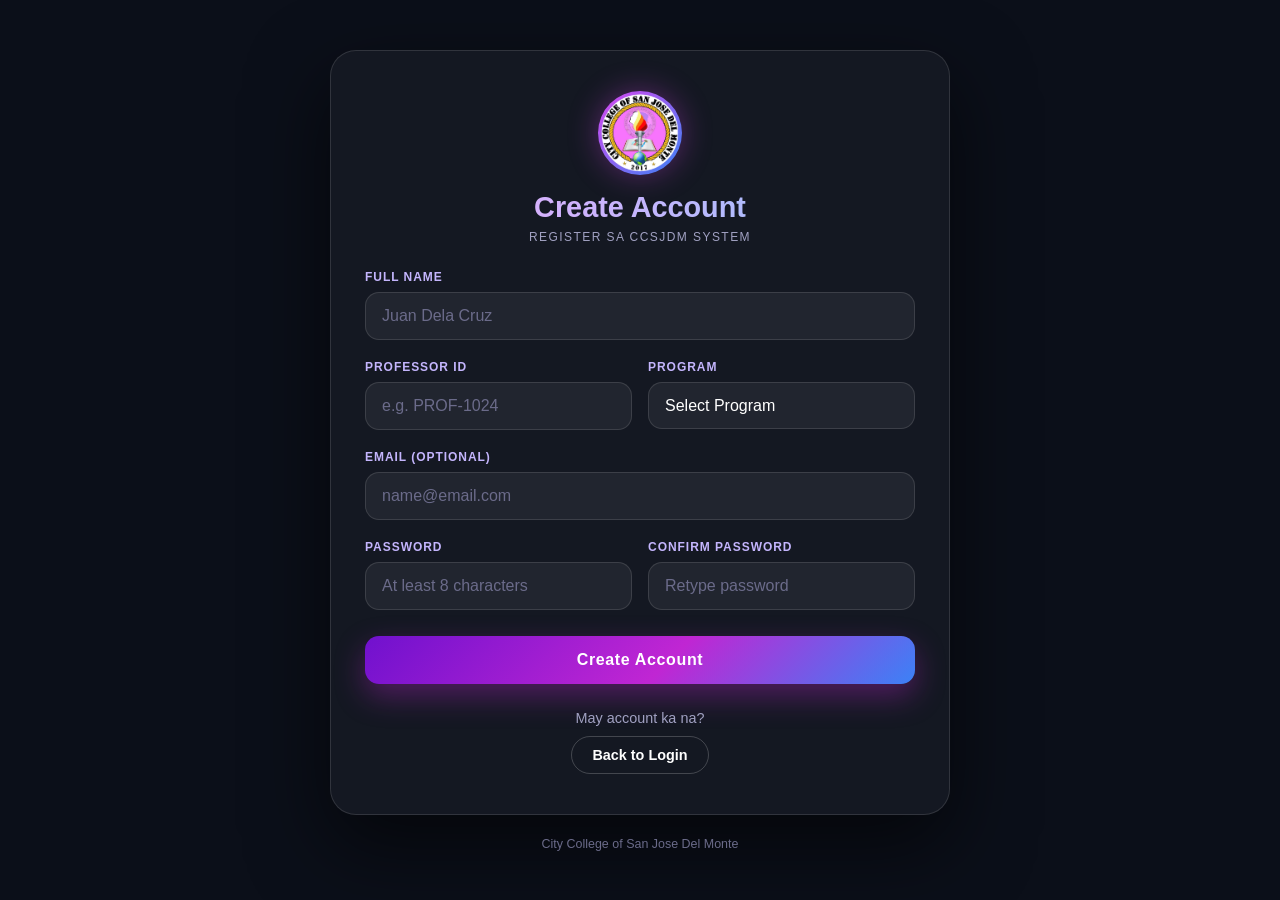
==== signup.html @ 4d08297b "Add files via upload" ====
<!DOCTYPE html>
<html lang="en">
<head>
      <link rel="icon" type="image/png" href="backgroundcc.jpg">
<meta charset="UTF-8">
<meta name="viewport" content="width=device-width, initial-scale=1.0">
<title>CCSJDM | Create Account</title>
<style>
*,*::before,*::after{box-sizing:border-box;margin:0;padding:0}
body{min-height:100vh;display:flex;align-items:center;justify-content:center;padding:24px;background:#0b0f19;color:#f5f3ff;font-family:"Segoe UI",Tahoma,Arial,sans-serif}
.wrap{width:100%;max-width:560px}
.card{padding:40px 34px;border:1px solid rgba(255,255,255,.12);border-radius:26px;background:rgba(255,255,255,.04);box-shadow:0 30px 80px rgba(0,0,0,.6);animation:rise .7s cubic-bezier(.2,.8,.2,1)}
@keyframes rise{from{opacity:0;transform:translateY(24px)}to{opacity:1;transform:none}}
.logo{width:84px;height:84px;margin:0 auto 16px;padding:3px;border-radius:50%;background:linear-gradient(135deg,#d946ef,#3b82f6);box-shadow:0 0 30px rgba(217,70,239,.35)}
.logo img{width:100%;height:100%;border-radius:50%;object-fit:cover;display:block}
h1{text-align:center;font-size:1.8rem;font-weight:800;background:linear-gradient(90deg,#f0abfc,#c4b5fd,#93c5fd);-webkit-background-clip:text;background-clip:text;-webkit-text-fill-color:transparent}
.sub{margin:6px 0 26px;text-align:center;color:#a1a1c2;font-size:.75rem;letter-spacing:.12em;text-transform:uppercase}
.alert{margin-bottom:20px;padding:12px 14px;border-radius:12px;font-size:.88rem;text-align:center;border:1px solid rgba(248,113,113,.4);background:rgba(239,68,68,.12);color:#fca5a5}
.alert[hidden]{display:none}
.grid{display:grid;grid-template-columns:1fr 1fr;gap:0 16px}
.field{margin-bottom:20px}
.full{grid-column:1/-1}
label{display:block;margin-bottom:8px;color:#c4b5fd;font-size:.75rem;font-weight:700;letter-spacing:.08em;text-transform:uppercase}
input,select{width:100%;padding:14px 16px;border:1px solid rgba(255,255,255,.12);border-radius:14px;outline:none;color:#fff;background:rgba(255,255,255,.06);font-family:inherit;font-size:16px;transition:border-color .25s,box-shadow .25s}
select{appearance:none;cursor:pointer}
select option{background:#0b0f19;color:#fff}
input::placeholder{color:#6b6b8a}
input:focus,select:focus{border-color:#d946ef;box-shadow:0 0 0 4px rgba(217,70,239,.18)}
.btn{width:100%;margin-top:6px;padding:15px;border:0;border-radius:14px;color:#fff;font-family:inherit;font-size:16px;font-weight:700;letter-spacing:.04em;background:linear-gradient(135deg,#7011ce,#c026d3 55%,#3b82f6);box-shadow:0 12px 30px rgba(192,38,211,.35);cursor:pointer;transition:transform .3s}
.btn:hover:not(:disabled){transform:translateY(-2px)}
.btn:disabled{opacity:.6;cursor:not-allowed}
.links{margin-top:26px;display:grid;gap:10px;justify-items:center;text-align:center;color:#a1a1c2;font-size:.9rem}
.links a{text-decoration:none}
.pill{display:inline-block;padding:10px 20px;border:1px solid rgba(255,255,255,.2);border-radius:999px;color:#fff;font-weight:700;transition:background .25s}
.pill:hover{background:rgba(255,255,255,.1)}
.footer{margin-top:22px;text-align:center;color:#6b6b8a;font-size:.78rem}
@media(max-width:520px){.grid{grid-template-columns:1fr}.card{padding:30px 22px}h1{font-size:1.6rem}}

/* ===== RESPONSIVE (PC + cellphone) ===== */
@media (max-width: 480px) {
    body {
        padding: 14px;
        align-items: flex-start;
    }
    .card {
        margin-top: 12px;
        padding: 26px 18px;
        border-radius: 20px;
    }
    .logo {
        width: 72px;
        height: 72px;
    }
    h1 {
        font-size: 1.5rem;
    }
    .sub {
        font-size: .68rem;
        margin-bottom: 20px;
    }
    .field {
        margin-bottom: 14px;
    }
    input, select {
        font-size: 16px;
        padding: 13px 14px;
    }
    .links {
        margin-top: 20px;
    }
}

@media (min-width: 1024px) {
    .wrap {
        max-width: 620px;
    }
}

</style>
</head>
<body>
<main class="wrap">
  <section class="card">
    <div class="logo"><img src="backgroundcc.jpg" alt="CCSJDM Logo"></div>
    <h1>Create Account</h1>
    <p class="sub">Register sa CCSJDM system</p>

    <div class="alert" id="err" role="alert" hidden></div>

    <form id="signupForm" novalidate>
      <div class="grid">
        <div class="field full">
          <label for="fullName">Full Name</label>
          <input type="text" id="fullName" maxlength="100" placeholder="Juan Dela Cruz" autocomplete="name">
        </div>
        <div class="field">
          <label for="sid">Professor ID</label>
          <input type="text" id="sid" maxlength="50" placeholder="e.g. PROF-1024" autocomplete="username">
        </div>
        <div class="field">
          <label for="program">Program</label>
          <select id="program">
            <option value="">Select Program</option>
            <option value="BSEMC">BSEMC</option>
            <option value="TOURISM">TOURISM</option>
            <option value="CRIMINOLOGY">CRIMINOLOGY</option>
            <option value="EDUC">EDUC</option>
            <option value="PSYCHOLOGY">PSYCHOLOGY</option>
            <option value="BSMA">BSMA</option>
            <option value="BEN">BEN</option>
            <option value="HUMANISTA">HUMANISTA</option>
            <option value="SOCIAL WORK">SOCIAL WORK</option>
            <option value="OTHER">Other Program...</option>
          </select>
        </div>
        <div class="field full">
          <label for="email">Email (optional)</label>
          <input type="email" id="email" maxlength="120" placeholder="name@email.com" autocomplete="email">
        </div>
        <div class="field">
          <label for="password">Password</label>
          <input type="password" id="password" placeholder="At least 8 characters" autocomplete="new-password">
        </div>
        <div class="field">
          <label for="confirm">Confirm Password</label>
          <input type="password" id="confirm" placeholder="Retype password" autocomplete="new-password">
        </div>
      </div>
      <button type="submit" class="btn" id="btn">Create Account</button>
    </form>

    <div class="links">
      <span>May account ka na?</span>
      <a href="login.html" class="pill">Back to Login</a>
    </div>
  </section>
  <p class="footer">City College of San Jose Del Monte</p>
</main>

<script>
const $ = id => document.getElementById(id);
const err = $("err");
const btn = $("btn");

function showError(text) {
  err.textContent = text;
  err.hidden = false;
}

$("signupForm").addEventListener("submit", async (e) => {
  e.preventDefault();
  err.hidden = true;

  const payload = {
    fullName: $("fullName").value.trim(),
    id:       $("sid").value.trim(),
    program:  $("program").value,
    email:    $("email").value.trim(),
    password: $("password").value,
  };
  const confirm = $("confirm").value;

  if (!payload.fullName || !payload.id || !payload.program || !payload.password)
    return showError("Punan ang lahat ng kinakailangang field.");
  if (payload.email && !/^\S+@\S+\.\S+$/.test(payload.email))
    return showError("Ilagay ang tamang email address.");
  if (payload.password.length < 8)
    return showError("Dapat at least 8 characters ang password.");
  if (payload.password !== confirm)
    return showError("Hindi nagtutugma ang password.");

  btn.disabled = true;
  btn.textContent = "Creating account...";

  try {
    const res = await fetch("/api/auth/signup", {
      method: "POST",
      headers: { "Content-Type": "application/json" },
      body: JSON.stringify(payload),
    });
    const data = await res.json();
    if (!res.ok) return showError(data.error);
    location.href = "login.html?created=1";
  } catch (error) {
    showError("Hindi maabot ang server. Subukan ulit.");
  } finally {
    btn.disabled = false;
    btn.textContent = "Create Account";
  }
});
</script>
</body>
</html>
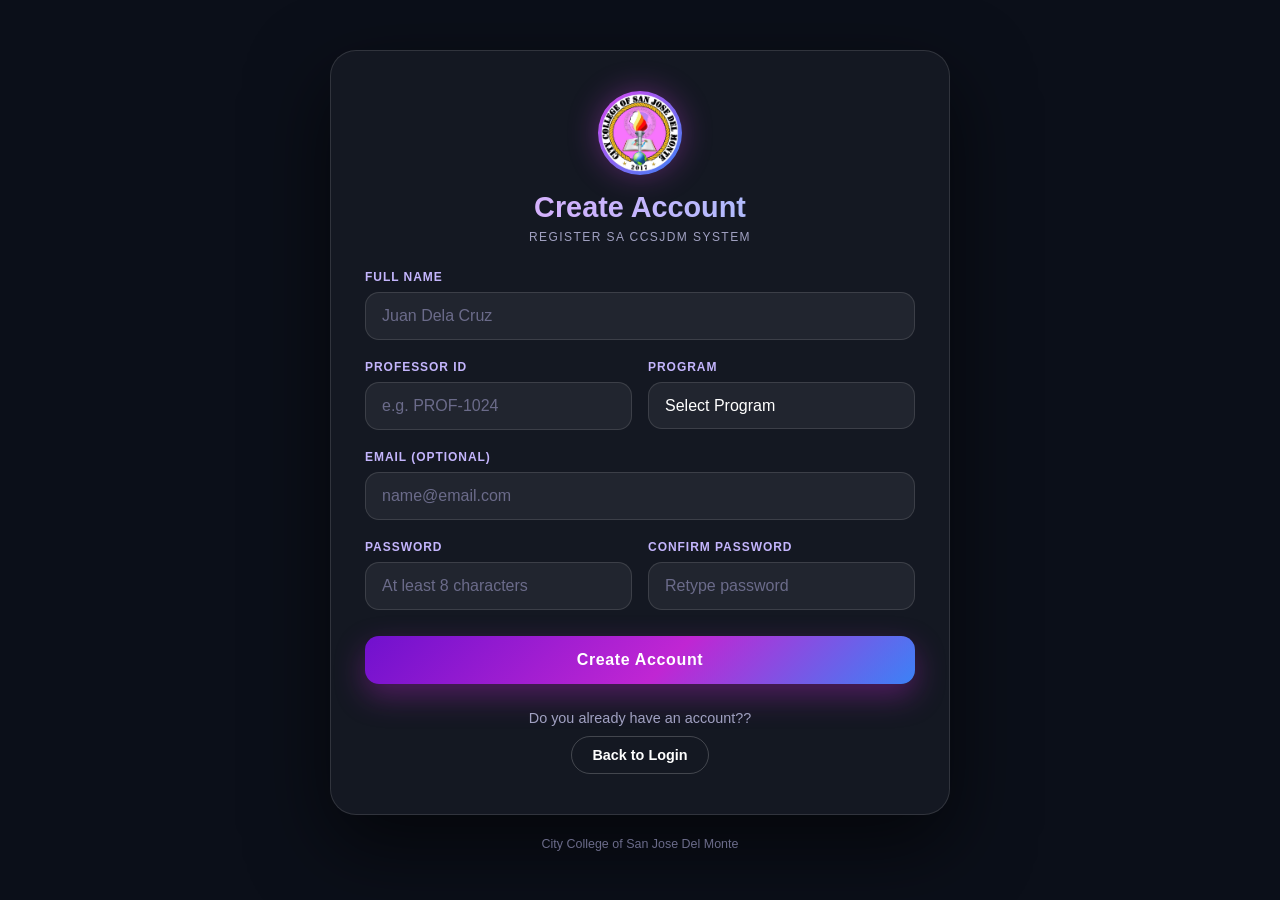
==== commit 48841cd6: "Update signup.html" ====
--- a/signup.html
+++ b/signup.html
@@ -130,7 +130,7 @@
     </form>
 
     <div class="links">
-      <span>May account ka na?</span>
+      <span>Do you already have an account??</span>
       <a href="login.html" class="pill">Back to Login</a>
     </div>
   </section>
@@ -190,4 +190,4 @@
 });
 </script>
 </body>
-</html>+</html>
